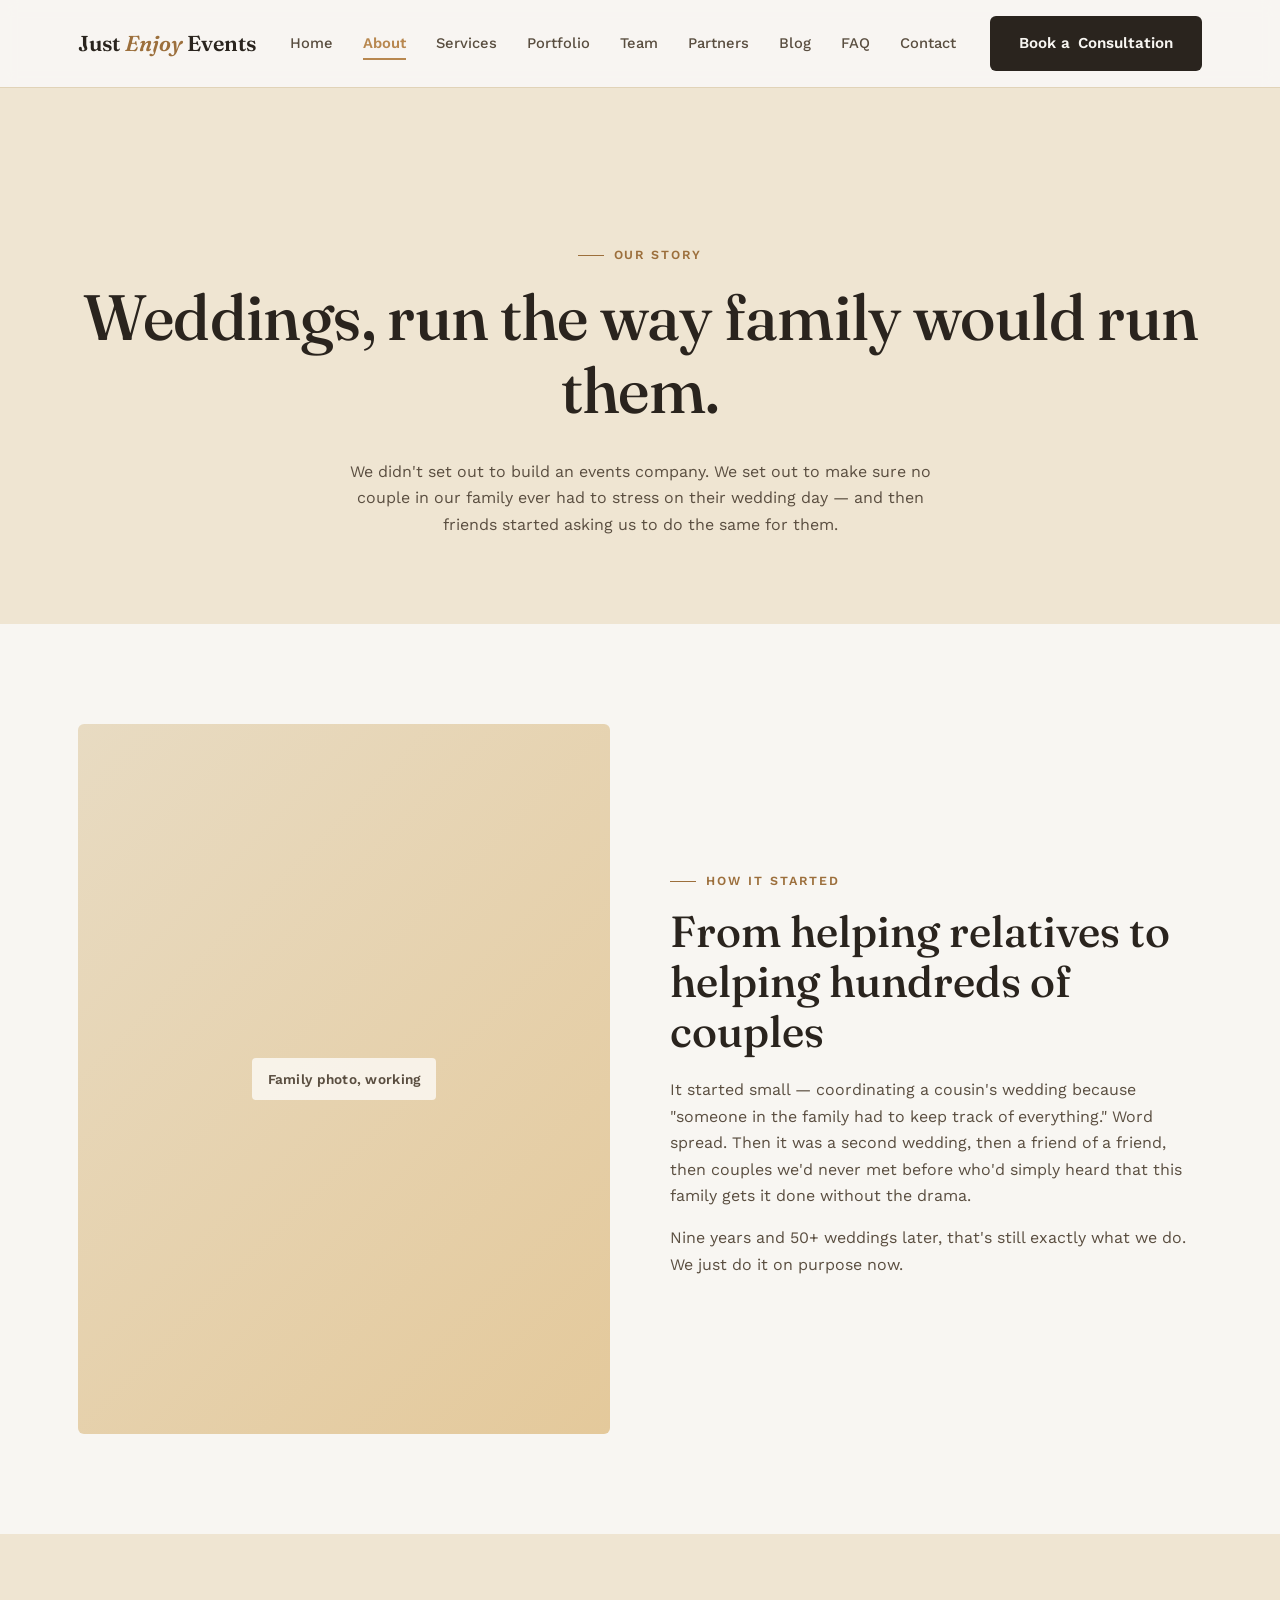
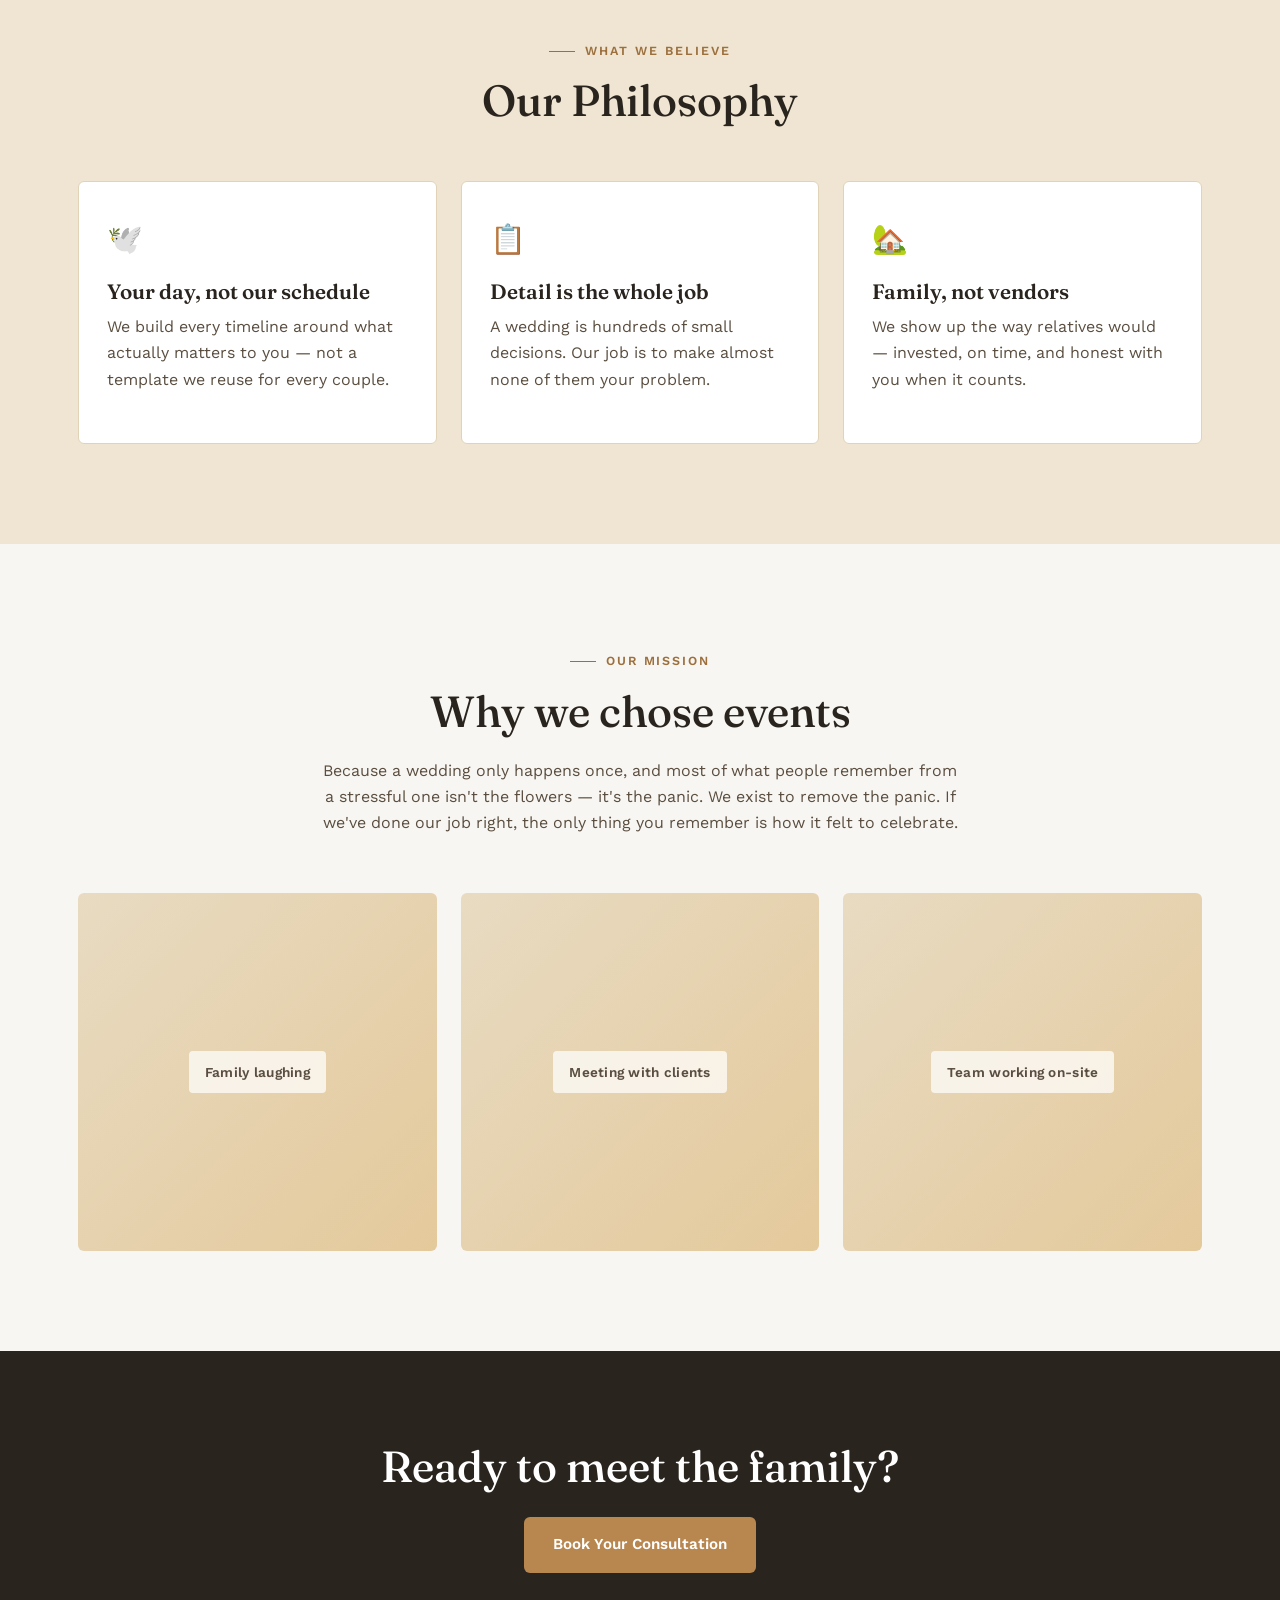
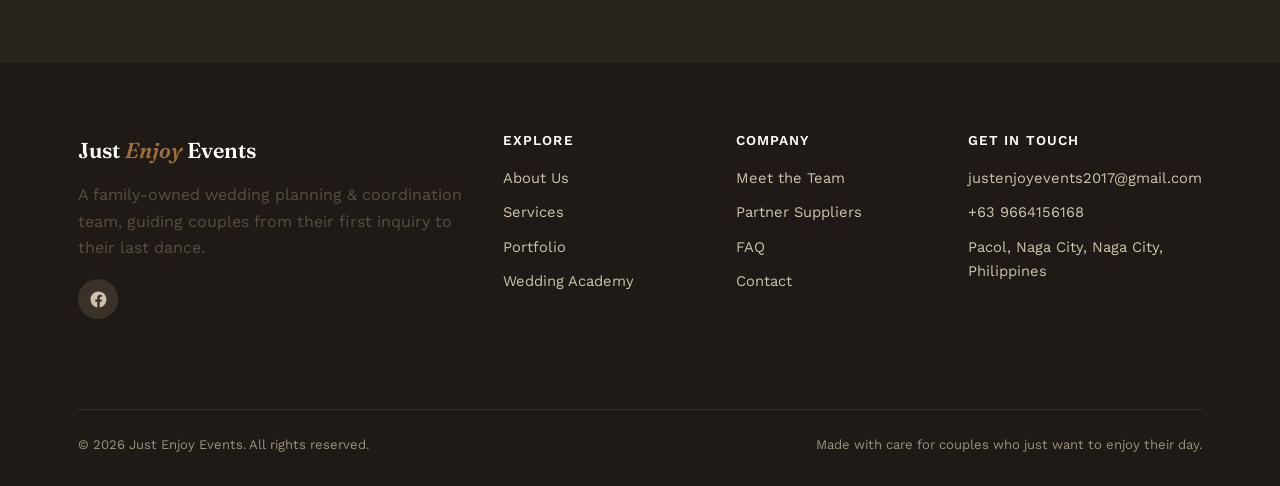
==== about.html @ 32788b54 "update Just Enjoy Events website files" ====
<!DOCTYPE html>
<html lang="en">
<head>
<meta charset="UTF-8">
<meta name="viewport" content="width=device-width, initial-scale=1.0">
<title>About Us — Just Enjoy Events</title>
<meta name="description" content="Our philosophy, our story, and why we chose weddings.">
<link rel="stylesheet" href="css/styles.css">
</head>
<body>

<header class="site-header">
  <nav class="nav">
    <a href="index.html" class="logo">Just <span>Enjoy</span> Events</a>
    <button class="nav-toggle" aria-label="Toggle menu"><span></span><span></span><span></span></button>
    <ul class="nav-links">
      <li><a href="index.html">Home</a></li>
      <li><a href="about.html">About</a></li>
      <li><a href="services.html">Services</a></li>
      <li><a href="portfolio.html">Portfolio</a></li>
      <li><a href="team.html">Team</a></li>
      <li><a href="partners.html">Partners</a></li>
      <li><a href="blog.html">Blog</a></li>
      <li><a href="faq.html">FAQ</a></li>
      <li><a href="contact.html">Contact</a></li>
      <li class="mobile-cta-wrap"><a href="contact.html" class="btn btn-primary">Book a Consultation</a></li>
    </ul>
    <div class="nav-cta">
      <a href="contact.html" class="btn btn-primary"><span class="long">Book a </span>Consultation</a>
    </div>
  </nav>
</header>

<section class="page-hero">
  <div class="container reveal">
    <div class="eyebrow">Our story</div>
    <h1>Weddings, run the way family would run them.</h1>
    <p>We didn't set out to build an events company. We set out to make sure no couple in our family ever had to stress on their wedding day — and then friends started asking us to do the same for them.</p>
  </div>
</section>

<section class="section">
  <div class="container">
    <div class="grid grid-2" style="align-items:center;gap:60px;">
      <div class="media-block tall reveal" data-label="Family photo, working"></div>
      <div class="reveal">
        <div class="eyebrow">How it started</div>
        <h2>From helping relatives to helping hundreds of couples</h2>
        <p>It started small — coordinating a cousin's wedding because "someone in the family had to keep track of everything." Word spread. Then it was a second wedding, then a friend of a friend, then couples we'd never met before who'd simply heard that this family gets it done without the drama.</p>
        <p>Nine years and 50+ weddings later, that's still exactly what we do. We just do it on purpose now.</p>
      </div>
    </div>
  </div>
</section>

<section class="section section-alt">
  <div class="container">
    <div class="section-head reveal">
      <div class="eyebrow" style="justify-content:center;">What we believe</div>
      <h2>Our Philosophy</h2>
    </div>
    <div class="grid grid-3">
      <div class="card reveal">
        <span class="icon">🕊️</span>
        <h3>Your day, not our schedule</h3>
        <p>We build every timeline around what actually matters to you — not a template we reuse for every couple.</p>
      </div>
      <div class="card reveal">
        <span class="icon">📋</span>
        <h3>Detail is the whole job</h3>
        <p>A wedding is hundreds of small decisions. Our job is to make almost none of them your problem.</p>
      </div>
      <div class="card reveal">
        <span class="icon">🏡</span>
        <h3>Family, not vendors</h3>
        <p>We show up the way relatives would — invested, on time, and honest with you when it counts.</p>
      </div>
    </div>
  </div>
</section>

<section class="section">
  <div class="container">
    <div class="section-head reveal">
      <div class="eyebrow" style="justify-content:center;">Our mission</div>
      <h2>Why we chose events</h2>
      <p style="max-width:680px;margin:0 auto;">Because a wedding only happens once, and most of what people remember from a stressful one isn't the flowers — it's the panic. We exist to remove the panic. If we've done our job right, the only thing you remember is how it felt to celebrate.</p>
    </div>
    <div class="grid grid-3 reveal">
      <div class="media-block square" data-label="Family laughing"></div>
      <div class="media-block square" data-label="Meeting with clients"></div>
      <div class="media-block square" data-label="Team working on-site"></div>
    </div>
  </div>
</section>

<section class="cta-band">
  <div class="container reveal">
    <h2>Ready to meet the family?</h2>
    <a href="contact.html" class="btn btn-gold">Book Your Consultation</a>
  </div>
</section>

<footer class="site-footer">
  <div class="container">
    <div class="footer-grid">
      <div>
        <a href="index.html" class="logo">Just <span>Enjoy</span> Events</a>
        <p>A family-owned wedding planning &amp; coordination team, guiding couples from their first inquiry to their last dance.</p>
        <div class="footer-social">
          <a href="https://www.facebook.com/justenjoyeventsnaga" target="_blank" rel="noopener" class="icon-btn" aria-label="Visit our Facebook page" title="Visit our Facebook page">
            <svg viewBox="0 0 24 24" xmlns="http://www.w3.org/2000/svg"><path d="M22 12.06C22 6.5 17.52 2 12 2S2 6.5 2 12.06c0 5 3.66 9.15 8.44 9.94v-7.03H7.9v-2.91h2.54V9.85c0-2.5 1.49-3.89 3.77-3.89 1.09 0 2.23.2 2.23.2v2.46h-1.26c-1.24 0-1.63.77-1.63 1.56v1.88h2.78l-.44 2.91h-2.34V22c4.78-.79 8.44-4.94 8.44-9.94Z"/></svg>
          </a>
        </div>
      </div>
      <div>
        <h4>Explore</h4>
        <ul>
          <li><a href="about.html">About Us</a></li>
          <li><a href="services.html">Services</a></li>
          <li><a href="portfolio.html">Portfolio</a></li>
          <li><a href="blog.html">Wedding Academy</a></li>
        </ul>
      </div>
      <div>
        <h4>Company</h4>
        <ul>
          <li><a href="team.html">Meet the Team</a></li>
          <li><a href="partners.html">Partner Suppliers</a></li>
          <li><a href="faq.html">FAQ</a></li>
          <li><a href="contact.html">Contact</a></li>
        </ul>
      </div>
      <div>
        <h4>Get in touch</h4>
        <ul>
          <li><a href="mailto:justenjoyevents2017@gmail.com">justenjoyevents2017@gmail.com</li>
          <li><a href="tel:+639664156168">+63 9664156168</li>
          <li>Pacol, Naga City, Naga City, Philippines</li>
        </ul>
      </div>
    </div>
    <div class="footer-bottom">
      <span>&copy; 2026 Just Enjoy Events. All rights reserved.</span>
      <span>Made with care for couples who just want to enjoy their day.</span>
    </div>
  </div>
</footer>
<script src="js/main.js"></script>
</body>
</html>
---- css/styles.css ----
/* =========================================================
   JUST ENJOY EVENTS — SHARED STYLESHEET
   This one file controls the look of every page.
   Edit the tokens in :root to change colors/fonts sitewide.
   ========================================================= */

@import url('https://fonts.googleapis.com/css2?family=Fraunces:ital,opsz,wght@0,9..144,400;0,9..144,500;0,9..144,600;1,9..144,500&family=Work+Sans:wght@400;500;600;700&display=swap');

:root{
  /* ---- Color tokens (brief-specified palette) ---- */
  --warm-white:   #F8F6F2;
  --soft-beige:   #EFE5D2;
  --soft-beige-2: #E8DBC2;
  --gold:         #B8874F;
  --gold-deep:    #9C6F3C;
  --gold-light:   #E4C99B;
  --charcoal:     #2A241E;
  --charcoal-soft:#5A4E40;
  --line:         #E1D3B8;
  --white:        #FFFFFF;

  /* ---- Type tokens ---- */
  --font-display: 'Fraunces', Georgia, serif;
  --font-body: 'Work Sans', -apple-system, BlinkMacSystemFont, sans-serif;

  /* ---- Layout tokens ---- */
  --max-w: 1180px;
  --radius: 6px;
  --gap: 24px;
}

*{ box-sizing:border-box; }
html{ scroll-behavior:smooth; }
body{
  margin:0;
  font-family:var(--font-body);
  color:var(--charcoal);
  background:var(--warm-white);
  line-height:1.65;
  -webkit-font-smoothing:antialiased;
}
img{ max-width:100%; display:block; }
a{ color:inherit; text-decoration:none; }
ul{ list-style:none; margin:0; padding:0; }
h1,h2,h3,h4{
  font-family:var(--font-display);
  font-weight:600;
  line-height:1.15;
  margin:0 0 .5em;
  color:var(--charcoal);
}
h1{ font-size:clamp(2.4rem,5vw,4.2rem); font-weight:500; letter-spacing:-0.01em; }
h2{ font-size:clamp(1.9rem,3.4vw,2.8rem); font-weight:500; }
h3{ font-size:1.3rem; }
p{ margin:0 0 1em; color:var(--charcoal-soft); }
.container{ max-width:var(--max-w); margin:0 auto; padding:0 28px; }

/* Focus visibility (accessibility) */
a:focus-visible, button:focus-visible, input:focus-visible, textarea:focus-visible, select:focus-visible{
  outline:2px solid var(--gold-deep);
  outline-offset:3px;
}

@media (prefers-reduced-motion: reduce){
  *{ animation-duration:0.001ms !important; animation-iteration-count:1 !important; transition-duration:0.001ms !important; scroll-behavior:auto !important; }
}

/* ---------- Eyebrow / labels ---------- */
.eyebrow{
  display:inline-flex;
  align-items:center;
  gap:10px;
  font-family:var(--font-body);
  font-size:.78rem;
  font-weight:600;
  letter-spacing:.16em;
  text-transform:uppercase;
  color:var(--gold-deep);
  margin-bottom:14px;
}
.eyebrow::before{
  content:'';
  width:26px; height:1px;
  background:var(--gold-deep);
  display:inline-block;
}

/* ---------- Buttons ---------- */
.btn{
  display:inline-flex;
  align-items:center;
  justify-content:center;
  gap:8px;
  padding:14px 28px;
  border-radius:var(--radius);
  font-family:var(--font-body);
  font-weight:600;
  font-size:.95rem;
  border:1px solid transparent;
  cursor:pointer;
  transition:background .2s ease, color .2s ease, border-color .2s ease, transform .15s ease;
  white-space:nowrap;
}
.btn:hover{ transform:translateY(-1px); }
.btn-primary{ background:var(--charcoal); color:var(--warm-white); }
.btn-primary:hover{ background:var(--gold-deep); color:var(--white); }
.btn-outline{ background:transparent; color:var(--charcoal); border-color:var(--charcoal); }
.btn-outline:hover{ background:var(--charcoal); color:var(--warm-white); }
.btn-gold{ background:var(--gold); color:var(--white); }
.btn-gold:hover{ background:var(--gold-deep); }
.btn-block{ width:100%; }

/* ---------- Header / Nav ---------- */
.site-header{
  position:sticky; top:0; z-index:100;
  background:rgba(248,246,242,.9);
  backdrop-filter:saturate(150%) blur(8px);
  border-bottom:1px solid var(--line);
}
.nav{
  display:flex; align-items:center; justify-content:space-between;
  padding:16px 28px;
  max-width:var(--max-w); margin:0 auto;
}
.logo{
  font-family:var(--font-display);
  font-size:1.35rem;
  font-weight:600;
  color:var(--charcoal);
}
.logo span{ color:var(--gold-deep); font-style:italic; }
.nav-links{
  display:flex; align-items:center; gap:30px;
}
.nav-links a{
  font-size:.92rem; font-weight:500; color:var(--charcoal-soft);
  position:relative; padding:4px 0;
}
.nav-links a:hover, .nav-links a.active{ color:var(--charcoal); }
.nav-links a.active::after{
  content:''; position:absolute; left:0; right:0; bottom:-4px; height:2px; background:var(--gold);
}
.nav-cta{ display:flex; align-items:center; gap:14px; }
.icon-btn{
  width:40px; height:40px; border-radius:50%;
  display:inline-flex; align-items:center; justify-content:center;
  background:var(--charcoal); color:var(--warm-white);
  transition:background .2s ease, transform .15s ease;
  flex-shrink:0;
}
.icon-btn:hover{ background:var(--gold-deep); transform:translateY(-1px); }
.icon-btn svg{ width:19px; height:19px; fill:currentColor; }
.footer-social{ display:flex; gap:10px; margin-top:18px; }
.footer-social .icon-btn{ background:#3A3128; }
.footer-social .icon-btn:hover{ background:var(--gold-deep); }
.nav-toggle{ display:none; background:none; border:none; cursor:pointer; padding:4px; }
.nav-toggle span{ display:block; width:24px; height:2px; background:var(--charcoal); margin:5px 0; transition:.25s; }

@media (max-width: 900px){
  .nav{ flex-wrap:nowrap; }
  .logo{ font-size:1.15rem; white-space:nowrap; }
  .nav-links{
    position:fixed;
    top:var(--header-h, 70px); left:0; right:0; bottom:0;
    height:calc(100dvh - var(--header-h, 70px));
    overflow-y:auto; -webkit-overflow-scrolling:touch;
    background:var(--warm-white); z-index:999;
    flex-direction:column; align-items:flex-start; padding:30px 28px; gap:22px;
    transform:translateY(-110%); transition:transform .3s ease; border-top:1px solid var(--line);
  }
  .nav-links.open{ transform:translateY(0); }
  .nav-toggle{ display:block; position:relative; z-index:1000; padding:10px; margin:-10px 0 -10px 6px; }
  /* On mobile the top bar is just logo + hamburger — clean and spacious.
     "Book a Consultation" moves into the slide-down menu instead, see
     .mobile-cta-wrap below, so it's still one tap away without crowding
     the header. */
  .nav-cta{ display:none; }
  .mobile-cta-wrap{
    width:100%; margin-top:6px; padding-top:22px; border-top:1px solid var(--line);
  }
  .mobile-cta-wrap .btn{ width:100%; }
  body.nav-open{ overflow:hidden; }
}
@media (min-width: 901px){
  .mobile-cta-wrap{ display:none; }
}
@media (max-width: 400px){
  .logo{ font-size:1rem; }
}

/* ---------- Hero ---------- */
.hero{
  position:relative;
  min-height:88vh;
  display:flex; align-items:center;
  background:linear-gradient(180deg, rgba(42,36,30,.55), rgba(42,36,30,.72)), var(--charcoal);
  color:var(--warm-white);
  overflow:hidden;
}
.hero-media{
  position:absolute; inset:0; z-index:0;
  background:
    radial-gradient(ellipse at 20% 20%, rgba(184,135,79,.35), transparent 60%),
    radial-gradient(ellipse at 80% 80%, rgba(184,135,79,.25), transparent 55%),
    linear-gradient(135deg,#3b332a,#211c17 70%);
}
.hero-content{ position:relative; z-index:1; max-width:760px; padding:120px 28px 100px; margin:0 auto; text-align:left; }
.hero .eyebrow{ color:var(--gold-light); }
.hero .eyebrow::before{ background:var(--gold-light); }
.hero h1{ color:var(--white); }
.hero p.lead{ color:#EFE5D2; font-size:1.15rem; max-width:560px; }
.hero-actions{ display:flex; gap:16px; flex-wrap:wrap; margin-top:30px; }

.page-hero{
  padding:150px 0 70px;
  background:var(--soft-beige);
  text-align:center;
}
.page-hero .eyebrow{ justify-content:center; }
.page-hero p{ max-width:620px; margin-left:auto; margin-right:auto; }

/* ---------- Trust bar ---------- */
.trust-bar{
  background:var(--charcoal); color:var(--warm-white);
  padding:24px 0;
}
.trust-bar ul{
  display:flex; flex-wrap:wrap; justify-content:center; gap:14px 40px;
  max-width:var(--max-w); margin:0 auto; padding:0 28px;
}
.trust-bar li{ font-size:.92rem; font-weight:500; display:flex; align-items:center; gap:8px; }
.trust-bar li::before{ content:'✓'; color:var(--gold-light); font-weight:700; }

/* ---------- Sections ---------- */
.section{ padding:100px 0; }
.section-alt{ background:var(--soft-beige); }
.section-dark{ background:var(--charcoal); color:var(--warm-white); }
.section-dark h2, .section-dark h3{ color:var(--white); }
.section-dark p{ color:#D8CCB8; }
.section-head{ max-width:640px; margin:0 auto 56px; text-align:center; }
.section-head.left{ margin-left:0; text-align:left; }

/* ---------- Cards / grids ---------- */
.grid{ display:grid; gap:var(--gap); }
.grid-3{ grid-template-columns:repeat(3,1fr); }
.grid-2{ grid-template-columns:repeat(2,1fr); }
.grid-4{ grid-template-columns:repeat(4,1fr); }
@media (max-width:900px){ .grid-3,.grid-4{ grid-template-columns:repeat(2,1fr); } }
@media (max-width:620px){ .grid-2,.grid-3,.grid-4{ grid-template-columns:1fr; } }

.card{
  background:var(--white);
  border:1px solid var(--line);
  border-radius:var(--radius);
  padding:34px 28px;
  transition:transform .2s ease, box-shadow .2s ease;
}
.card:hover{ transform:translateY(-4px); box-shadow:0 16px 32px -20px rgba(42,36,30,.35); }
.card .icon{ font-size:1.8rem; margin-bottom:16px; display:block; }
.card h3{ margin-bottom:10px; }

/* Placeholder media block — swap these for real photos/video */
.media-block{
  position:relative;
  background:linear-gradient(135deg,var(--soft-beige-2),var(--gold-light));
  border-radius:var(--radius);
  display:flex; align-items:center; justify-content:center;
  color:var(--charcoal-soft);
  font-size:.85rem;
  text-align:center;
  overflow:hidden;
  aspect-ratio: var(--ar, 4/3);
}
.media-block::before{
  content:attr(data-label);
  padding:10px 16px;
  background:rgba(255,255,255,.72);
  border-radius:4px;
  font-weight:600;
  letter-spacing:.02em;
}
.media-block.tall{ --ar:3/4; }
.media-block.wide{ --ar:16/9; }
.media-block.square{ --ar:1/1; }

/* ---------- Process / Timeline (signature element) ---------- */
.journey{ position:relative; }
.journey-line{
  position:absolute; top:34px; left:0; right:0; height:2px;
  background:repeating-linear-gradient(90deg,var(--gold) 0 10px, transparent 10px 18px);
  z-index:0;
}
.journey-steps{
  position:relative; z-index:1;
  display:grid; grid-template-columns:repeat(6,1fr); gap:20px;
}
.journey-step{ text-align:center; }
.journey-num{
  width:68px; height:68px; border-radius:50%;
  background:var(--warm-white); border:2px solid var(--gold);
  display:flex; align-items:center; justify-content:center;
  font-family:var(--font-display); font-size:1.4rem; color:var(--gold-deep);
  margin:0 auto 16px;
}
.journey-step h3{ font-size:1.02rem; margin-bottom:4px; }
.journey-step p{ font-size:.88rem; }
@media (max-width:900px){
  .journey-line{ display:none; }
  .journey-steps{ grid-template-columns:repeat(2,1fr); }
}
@media (max-width:560px){ .journey-steps{ grid-template-columns:1fr; } }

/* Vertical timeline (used on planning-timeline feature) */
.vtimeline{ position:relative; max-width:720px; margin:0 auto; padding-left:40px; }
.vtimeline::before{
  content:''; position:absolute; left:9px; top:6px; bottom:6px; width:2px;
  background:repeating-linear-gradient(180deg,var(--gold) 0 8px, transparent 8px 14px);
}
.vtimeline-item{ position:relative; padding-bottom:38px; }
.vtimeline-item:last-child{ padding-bottom:0; }
.vtimeline-item::before{
  content:''; position:absolute; left:-40px; top:2px; width:20px; height:20px;
  border-radius:50%; background:var(--warm-white); border:2px solid var(--gold);
}
.vtimeline-item .when{ font-size:.8rem; font-weight:700; letter-spacing:.08em; text-transform:uppercase; color:var(--gold-deep); }

/* ---------- Testimonials ---------- */
.testimonial{
  background:var(--white); border:1px solid var(--line); border-radius:var(--radius);
  padding:30px; display:flex; flex-direction:column; gap:14px; height:100%;
}
.testimonial .stars{ color:var(--gold); letter-spacing:2px; }
.testimonial .who{ display:flex; align-items:center; gap:12px; margin-top:auto; }
.avatar{ width:44px; height:44px; border-radius:50%; background:var(--soft-beige-2); flex-shrink:0; }

/* ---------- Team ---------- */
.team-card{ text-align:center; }
.team-card .media-block{ margin-bottom:18px; }
.team-card .role{ color:var(--gold-deep); font-weight:600; font-size:.88rem; text-transform:uppercase; letter-spacing:.06em; margin-bottom:10px; }

/* ---------- FAQ accordion ---------- */
.accordion-group{ max-width:780px; margin:0 auto 60px; }
.accordion-group h3.cat{ margin:40px 0 16px; }
.accordion-group h3.cat:first-child{ margin-top:0; }
.accordion-item{ border-bottom:1px solid var(--line); }
.accordion-q{
  width:100%; text-align:left; background:none; border:none; cursor:pointer;
  padding:20px 0; display:flex; justify-content:space-between; align-items:center;
  font-family:var(--font-body); font-weight:600; font-size:1rem; color:var(--charcoal);
}
.accordion-q .plus{ font-size:1.3rem; color:var(--gold-deep); transition:transform .25s ease; flex-shrink:0; margin-left:16px; }
.accordion-item.open .accordion-q .plus{ transform:rotate(45deg); }
.accordion-a{ max-height:0; overflow:hidden; transition:max-height .3s ease; }
.accordion-item.open .accordion-a{ max-height:400px; }
.accordion-a p{ padding-bottom:20px; }

/* ---------- Forms ---------- */
.form-grid{ display:grid; grid-template-columns:1fr 1fr; gap:18px; }
@media (max-width:620px){ .form-grid{ grid-template-columns:1fr; } }
.field{ display:flex; flex-direction:column; gap:6px; }
.field.full{ grid-column:1/-1; }
.field label{ font-size:.85rem; font-weight:600; }
.field input, .field select, .field textarea{
  font-family:var(--font-body); font-size:.95rem; padding:12px 14px;
  border:1px solid var(--line); border-radius:var(--radius); background:var(--white); color:var(--charcoal);
}
.field textarea{ resize:vertical; min-height:110px; }
.form-note{ font-size:.85rem; color:var(--charcoal-soft); margin-top:14px; }
.form-success{ display:none; background:#EAF3E7; border:1px solid #BFDCB6; color:#33502C; padding:16px 18px; border-radius:var(--radius); margin-top:18px; }
.form-success.show{ display:block; }

/* ---------- Portfolio filter ---------- */
.filters{ display:flex; flex-wrap:wrap; gap:10px; justify-content:center; margin-bottom:44px; }
.filter-btn{
  padding:9px 18px; border-radius:30px; border:1px solid var(--line); background:var(--white);
  font-size:.85rem; font-weight:600; cursor:pointer; color:var(--charcoal-soft);
}
.filter-btn.active{ background:var(--charcoal); color:var(--warm-white); border-color:var(--charcoal); }
.portfolio-item{ display:block; }
.portfolio-item.hidden{ display:none; }
.portfolio-item h3{ margin-top:14px; font-size:1.05rem; }
.portfolio-item .tag{ font-size:.78rem; text-transform:uppercase; letter-spacing:.06em; color:var(--gold-deep); font-weight:600; }

/* ---------- Blog ---------- */
.blog-card .tag{ font-size:.78rem; text-transform:uppercase; letter-spacing:.06em; color:var(--gold-deep); font-weight:600; }
.blog-card h3{ margin:12px 0 8px; }
.blog-card .meta{ font-size:.82rem; color:var(--charcoal-soft); }
.blog-card[href="#"]{
  opacity: 0.85;
  cursor: default;
  pointer-events: none;
}

/* ---------- Availability checker ---------- */
.avail-widget{
  background:var(--white); border:1px solid var(--line); border-radius:var(--radius);
  padding:36px; max-width:640px; margin:0 auto;
}

/* ---------- CTA band ---------- */
.cta-band{
  background:var(--charcoal); color:var(--warm-white);
  text-align:center; padding:90px 0; border-radius:0;
}
.cta-band h2{ color:var(--white); max-width:640px; margin:0 auto 26px; }

/* ---------- Footer ---------- */
.site-footer{ background:#1F1A15; color:#CFC3AF; padding:70px 0 30px; }
.footer-grid{ display:grid; grid-template-columns:2fr 1fr 1fr 1.2fr; gap:40px; margin-bottom:50px; }
@media (max-width:800px){ .footer-grid{ grid-template-columns:1fr 1fr; } }
@media (max-width:480px){ .footer-grid{ grid-template-columns:1fr; } }
.site-footer h4{ color:var(--white); font-family:var(--font-body); font-size:.85rem; text-transform:uppercase; letter-spacing:.08em; margin-bottom:18px; }
.site-footer .logo{ color:var(--white); margin-bottom:14px; display:inline-block; }
.site-footer a{ color:#CFC3AF; }
.site-footer a:hover{ color:var(--gold-light); }
.site-footer li{ margin-bottom:10px; font-size:.92rem; }
.footer-bottom{ border-top:1px solid #3A3128; padding-top:24px; display:flex; justify-content:space-between; flex-wrap:wrap; gap:12px; font-size:.82rem; color:#9C917F; }

/* ---------- Utility ---------- */
.text-center{ text-align:center; }
.mt-0{ margin-top:0; }
.small{ font-size:.85rem; }
.reveal{ opacity:0; transform:translateY(18px); transition:opacity .6s ease, transform .6s ease; }
.reveal.in{ opacity:1; transform:translateY(0); }

.list-heading {
  font-weight: 700;
  margin: 16px 0 6px;
  color: var(--charcoal);
  font-size: 0.95rem;
  text-transform: uppercase;
  letter-spacing: 0.04em;
}

.nav-links a.active {
  color: var(--gold);
  font-weight: 600;
}

.avatar {
  width: 44px;
  height: 44px;
  border-radius: 50%;
  background: var(--soft-beige);
  display: flex;
  align-items: center;
  justify-content: center;
  font-weight: 700;
  color: var(--gold);
  font-size: 0.85rem;
  flex-shrink: 0;
}
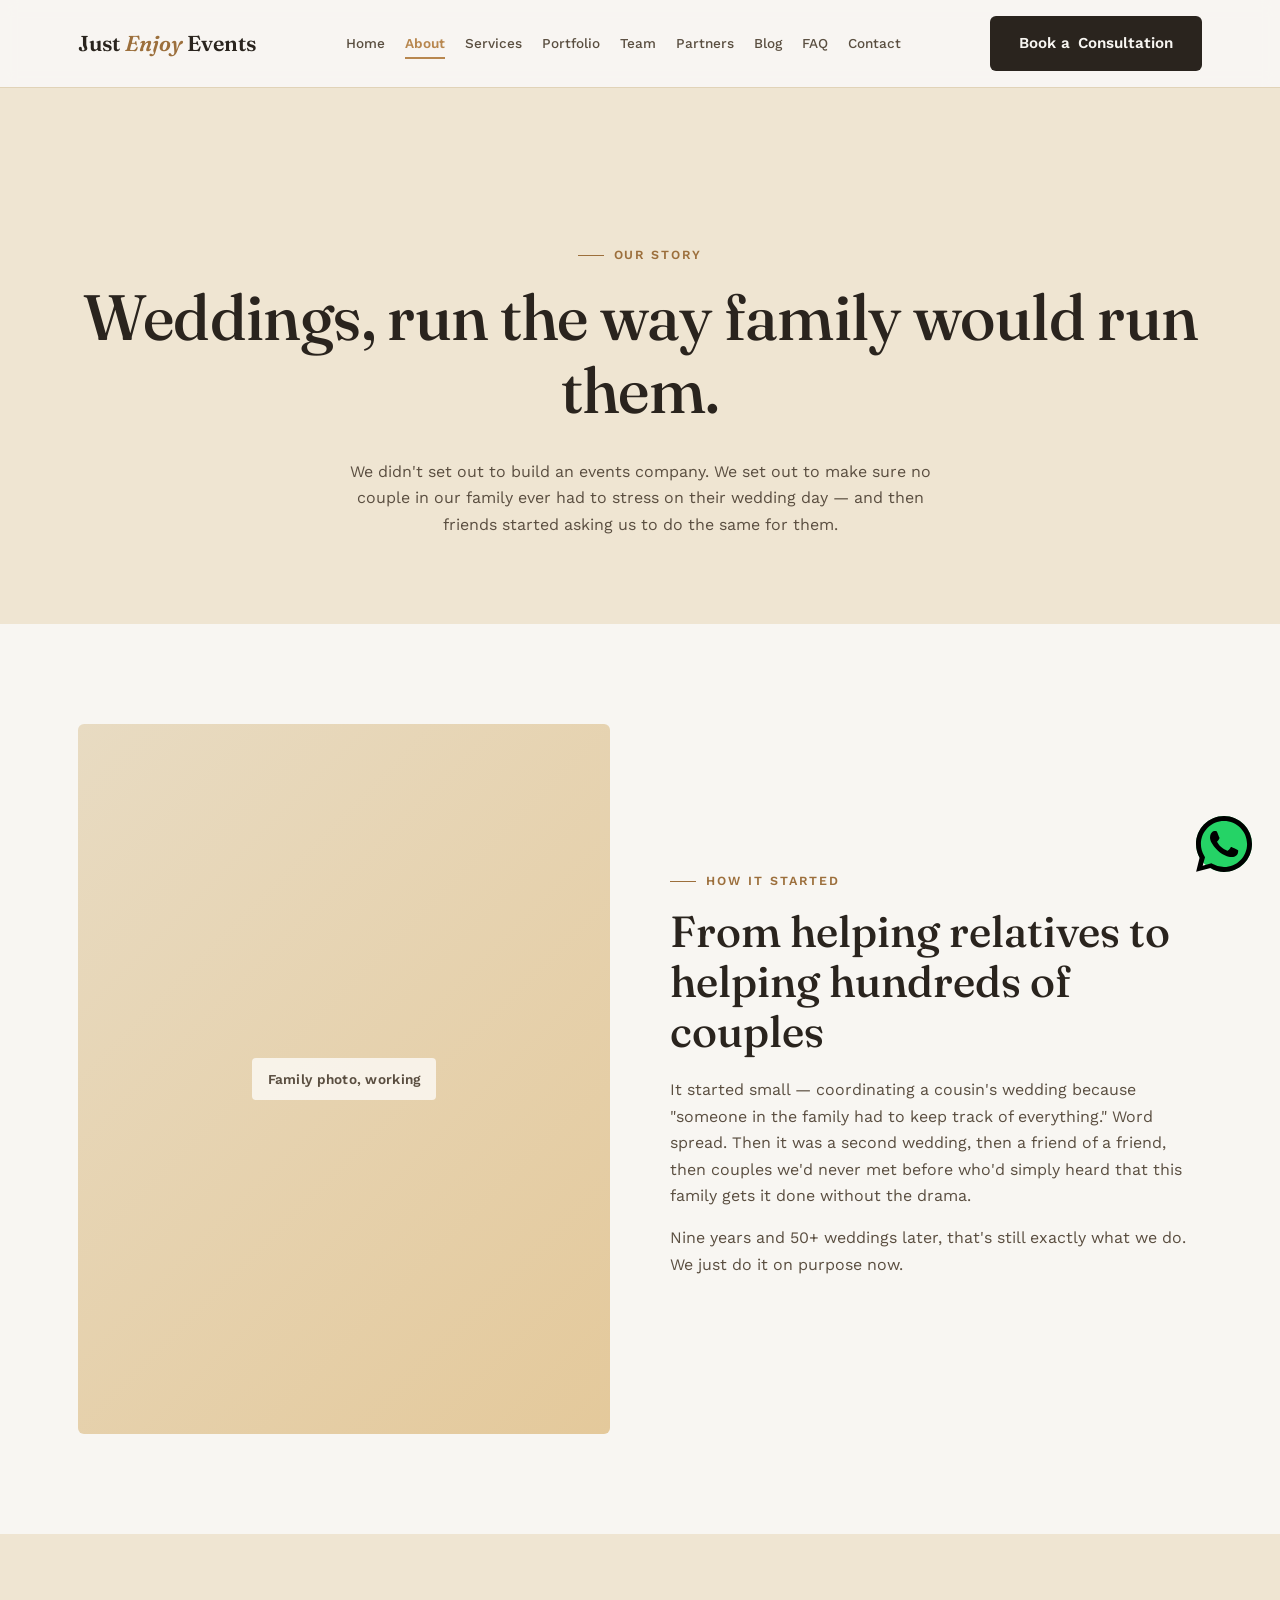
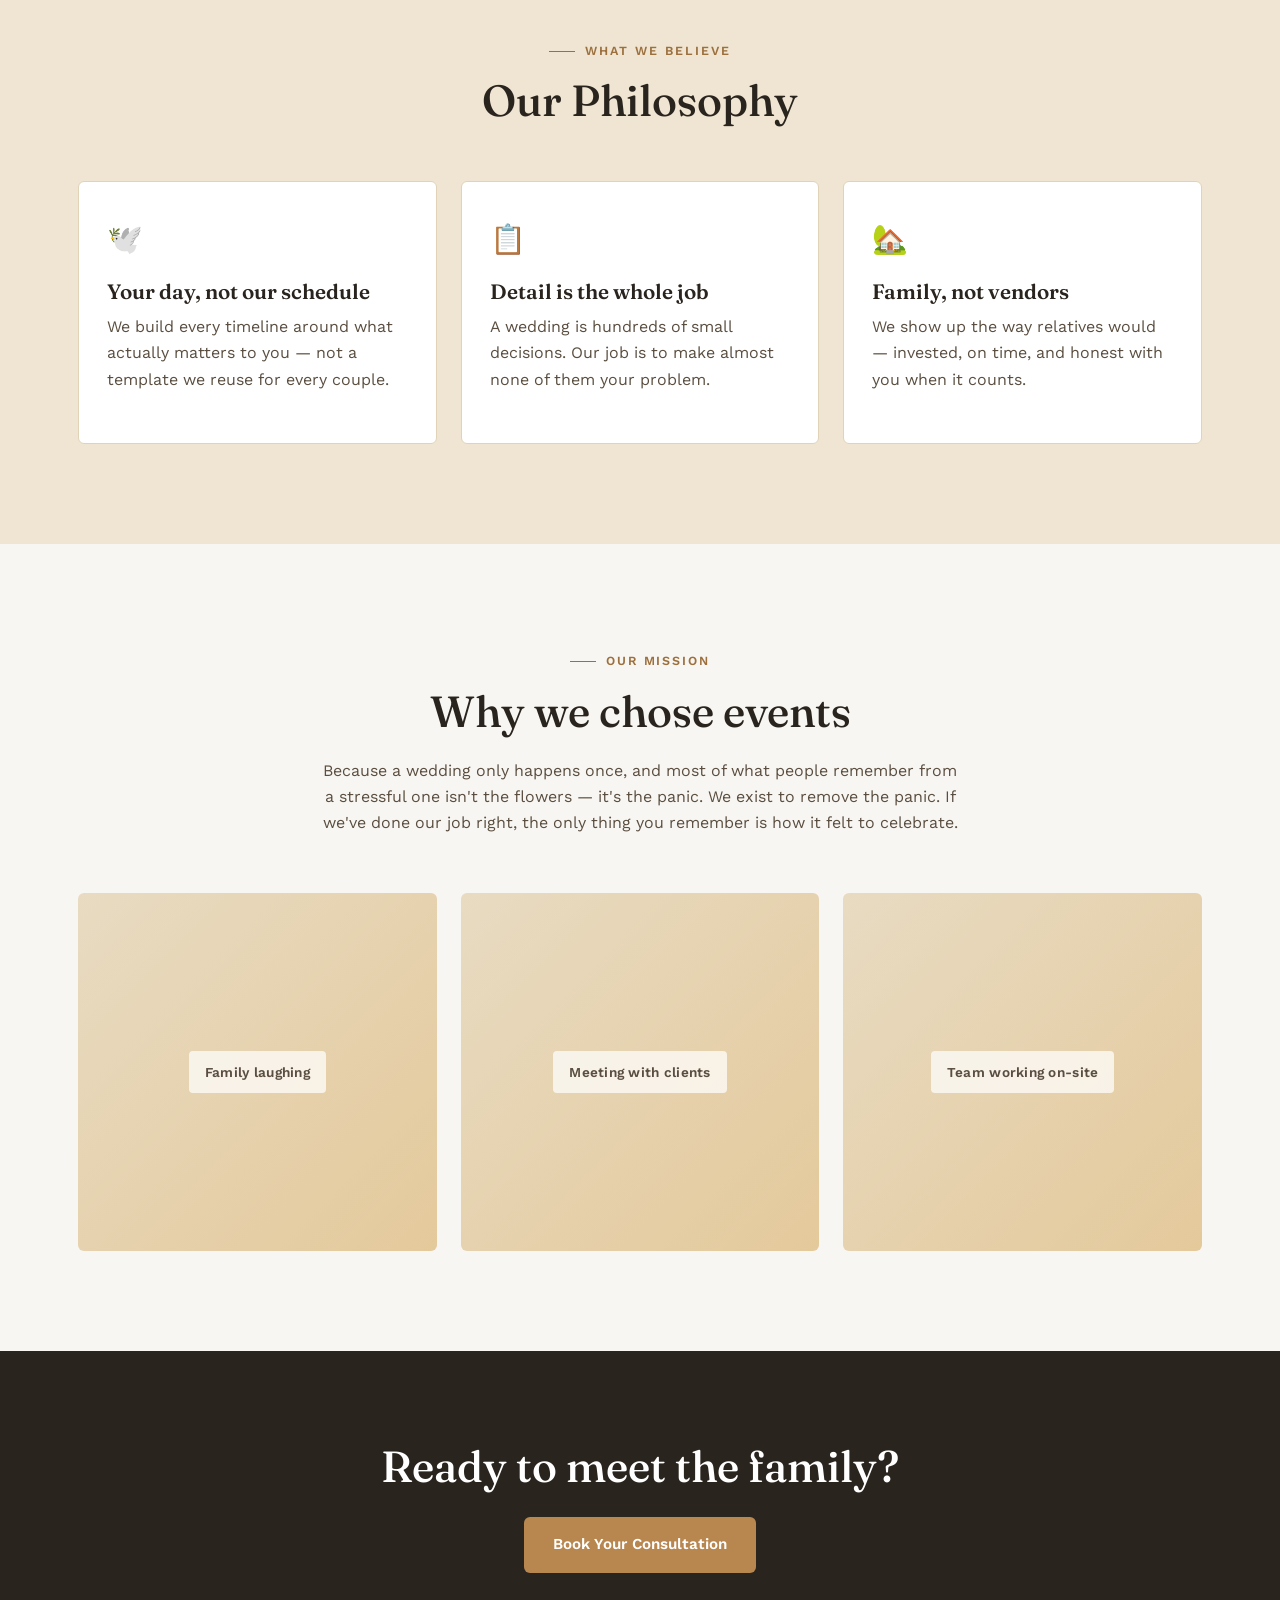
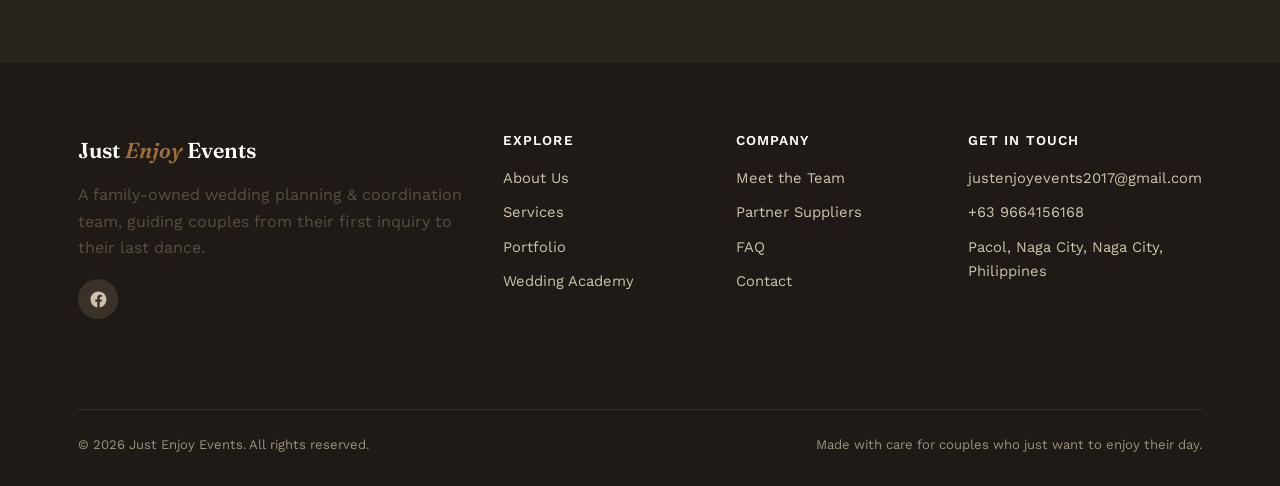
==== commit 8fd5a387: "added the what's app floating logo. photo not in postion correctly (fixed), nav bar tooo cramped (fi" ====
--- a/about.html
+++ b/about.html
@@ -146,6 +146,16 @@
     </div>
   </div>
 </footer>
+
+<!-- WhatsApp floating button -->
+<a class="wa-float" href="https://wa.me/639664156168" target="_blank" rel="noopener" aria-label="Chat on WhatsApp">
+  <svg viewBox="0 0 24 24" xmlns="http://www.w3.org/2000/svg">
+    <path d="M17.472 14.382c-.297-.149-1.758-.867-2.03-.967-.273-.099-.471-.148-.67.15-.197.297-.767.966-.94 1.164-.173.199-.347.223-.644.075-.297-.15-1.255-.463-2.39-1.475-.883-.788-1.48-1.761-1.653-2.059-.173-.297-.018-.458.13-.606.134-.133.298-.347.446-.52.149-.174.198-.298.298-.497.099-.198.05-.371-.025-.52-.075-.149-.669-1.612-.916-2.207-.242-.579-.487-.5-.669-.51-.173-.008-.371-.01-.57-.01-.198 0-.52.074-.792.372-.272.297-1.04 1.016-1.04 2.479 0 1.462 1.065 2.875 1.213 3.074.149.198 2.096 3.2 5.077 4.487.709.306 1.262.489 1.694.625.712.227 1.36.195 1.871.118.571-.085 1.758-.719 2.006-1.413.248-.694.248-1.289.173-1.413-.074-.124-.272-.198-.57-.347z"/>
+    <path d="M12 0C5.373 0 0 5.373 0 12c0 2.135.558 4.135 1.532 5.87L.057 23.882l6.18-1.622A11.945 11.945 0 0012 24c6.627 0 12-5.373 12-12S18.627 0 12 0zm0 21.894a9.882 9.882 0 01-5.034-1.378l-.36-.214-3.742.981.999-3.648-.235-.374A9.861 9.861 0 012.105 12C2.105 6.53 6.53 2.105 12 2.105c5.471 0 9.895 4.424 9.895 9.895 0 5.47-4.424 9.894-9.895 9.894z"/>
+  </svg>
+</a>
+
 <script src="js/main.js"></script>
 </body>
+</body>
 </html>
--- a/css/styles.css
+++ b/css/styles.css
@@ -41,7 +41,8 @@
 }
 img{ max-width:100%; display:block; }
 a{ color:inherit; text-decoration:none; }
-ul{ list-style:none; margin:0; padding:0; }
+ul{ margin:0; padding:0; }
+nav ul, .site-footer ul, .trust-bar ul, .filters{ list-style:none; }
 h1,h2,h3,h4{
   font-family:var(--font-display);
   font-weight:600;
@@ -116,7 +117,17 @@
   background:rgba(248,246,242,.9);
   backdrop-filter:saturate(150%) blur(8px);
   border-bottom:1px solid var(--line);
-}
+  transition: box-shadow .25s;
+}
+
+.site-header.scrolled {
+  box-shadow: 0 2px 16px;
+}
+.site-header.scrolled .nav {
+  padding-top: 10px;
+  padding-bottom: 10px;
+}
+
 .nav{
   display:flex; align-items:center; justify-content:space-between;
   padding:16px 28px;
@@ -130,11 +141,11 @@
 }
 .logo span{ color:var(--gold-deep); font-style:italic; }
 .nav-links{
-  display:flex; align-items:center; gap:30px;
+  display:flex; align-items:center; gap:20px;
 }
 .nav-links a{
-  font-size:.92rem; font-weight:500; color:var(--charcoal-soft);
-  position:relative; padding:4px 0;
+  font-size:.85rem; font-weight:500; color:var(--charcoal-soft);
+  position:relative; padding:4px 0; white-space: nowrap;
 }
 .nav-links a:hover, .nav-links a.active{ color:var(--charcoal); }
 .nav-links a.active::after{
@@ -156,7 +167,7 @@
 .nav-toggle{ display:none; background:none; border:none; cursor:pointer; padding:4px; }
 .nav-toggle span{ display:block; width:24px; height:2px; background:var(--charcoal); margin:5px 0; transition:.25s; }
 
-@media (max-width: 900px){
+@media (max-width: 1080px){
   .nav{ flex-wrap:nowrap; }
   .logo{ font-size:1.15rem; white-space:nowrap; }
   .nav-links{
@@ -283,6 +294,11 @@
 .media-block.wide{ --ar:16/9; }
 .media-block.square{ --ar:1/1; }
 
+.media-block img {
+  position: absolute; inset: 0; width: 100%; height: 100%;
+  object-fit: cover;
+}
+
 /* ---------- Process / Timeline (signature element) ---------- */
 .journey{ position:relative; }
 .journey-line{
@@ -449,4 +465,45 @@
   color: var(--gold);
   font-size: 0.85rem;
   flex-shrink: 0;
+}
+
+/* Package card sub-headings */
+.pkg-heading {
+  font-size: 0.78rem;
+  font-weight: 700;
+  letter-spacing: 0.08em;
+  text-transform: uppercase;
+  color: var(--gold);
+  margin: 20px 0 8px;
+}
+
+/* Package bullet lists */
+.pkg-list {
+  list-style: disc;
+  padding-left: 20px;
+  margin: 0 0 4px;
+  color: var(--charcoal-soft);
+}
+
+.pkg-list li {
+  margin-bottom: 7px;
+  line-height: 1.5;
+}
+
+/* Push the button to the bottom of every card */
+.card {
+  display: flex;
+  flex-direction: column;
+}
+
+.pkg-btn {
+  margin-top: auto;
+  padding-top: 20px; /* adds visual breathing room above button */
+}
+.wa-float {
+  position: fixed;
+  bottom: 28px; right: 28px;
+  background: #25D366;
+  border-radius: 50%;
+  width: 56px; height: 56px;
 }
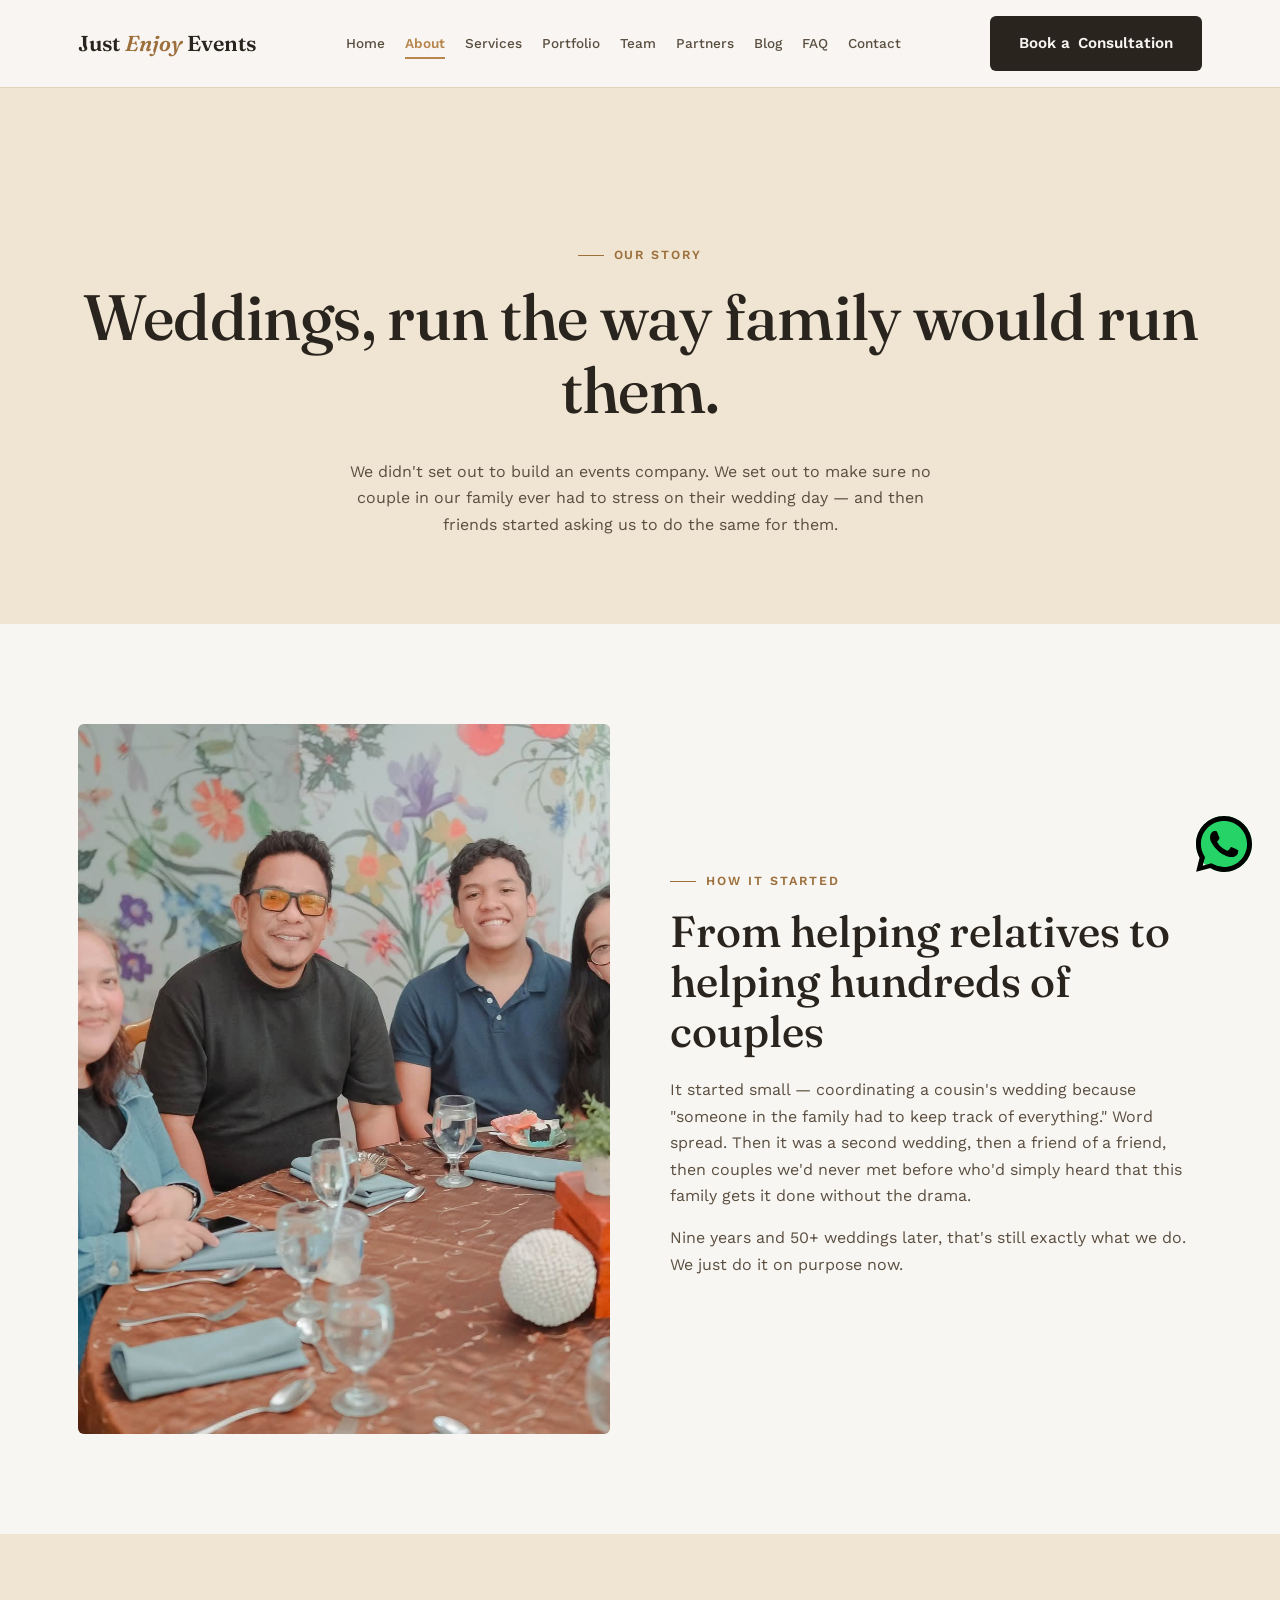
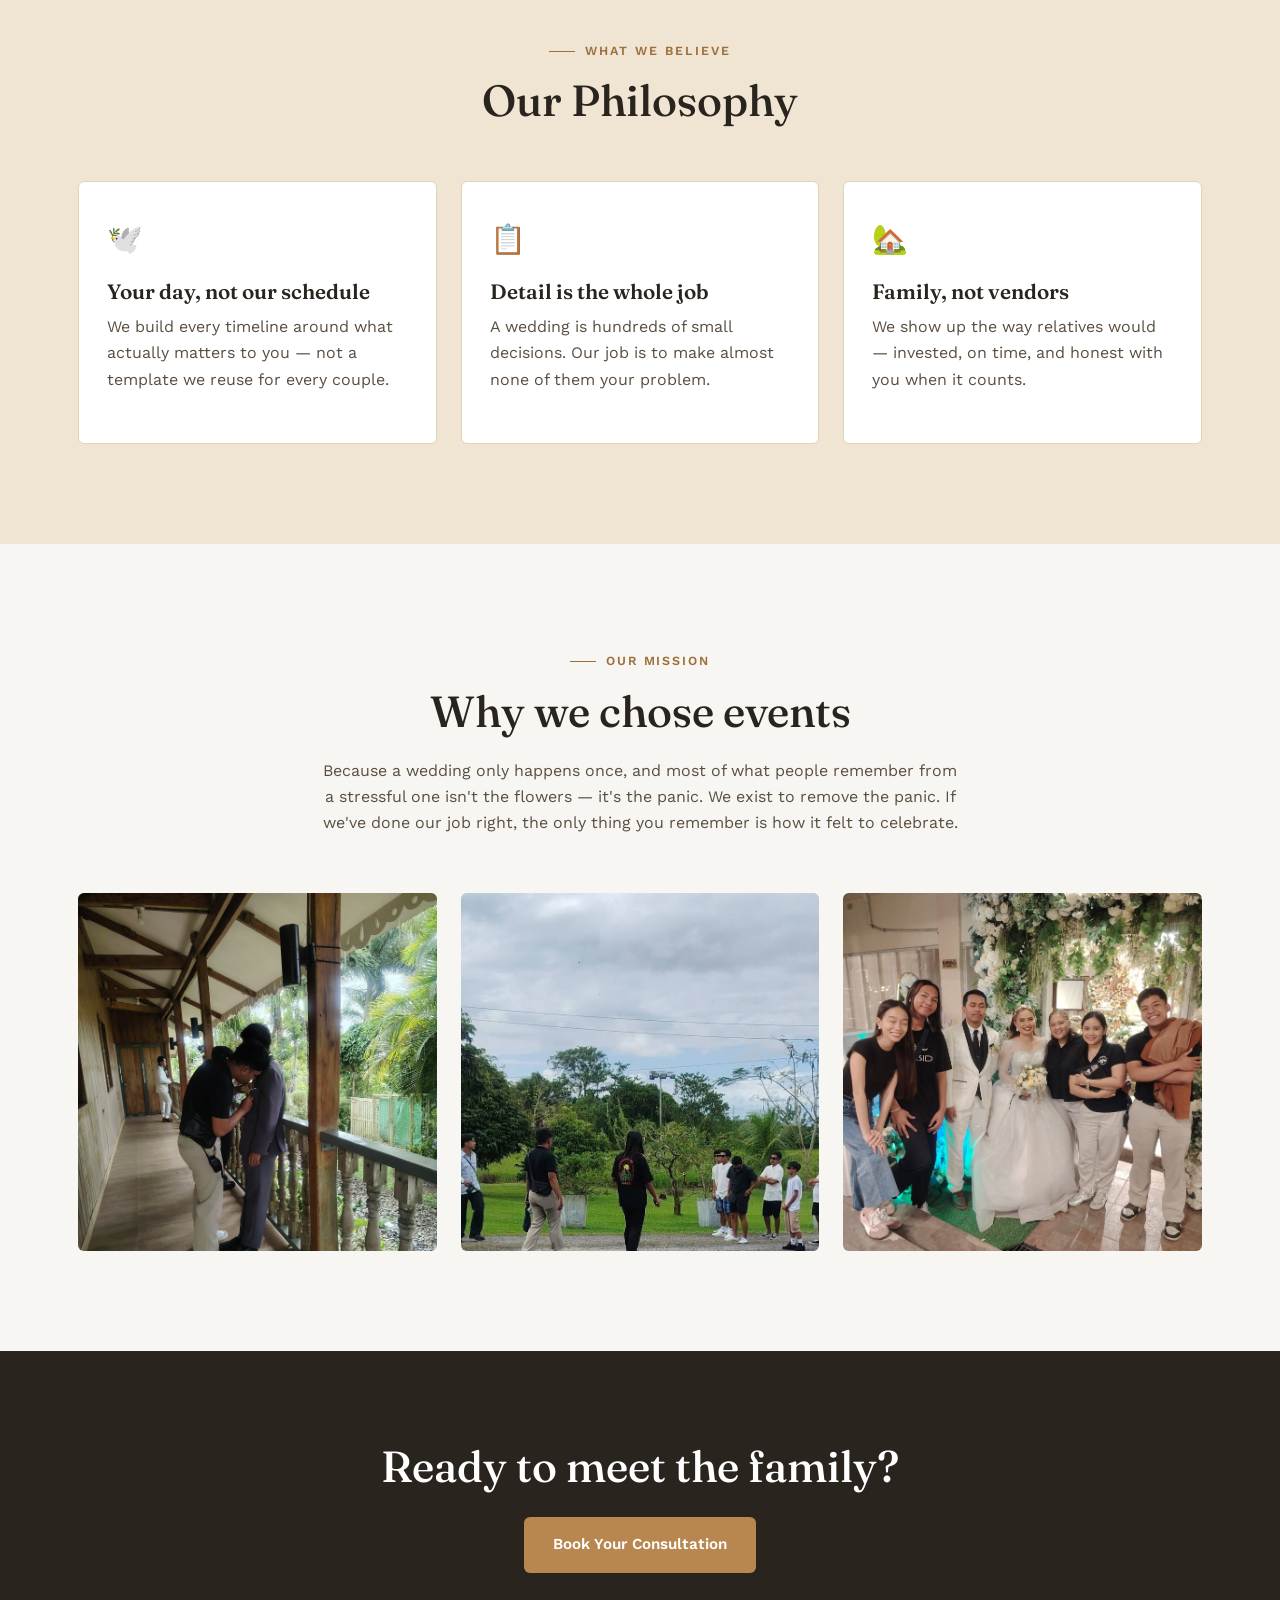
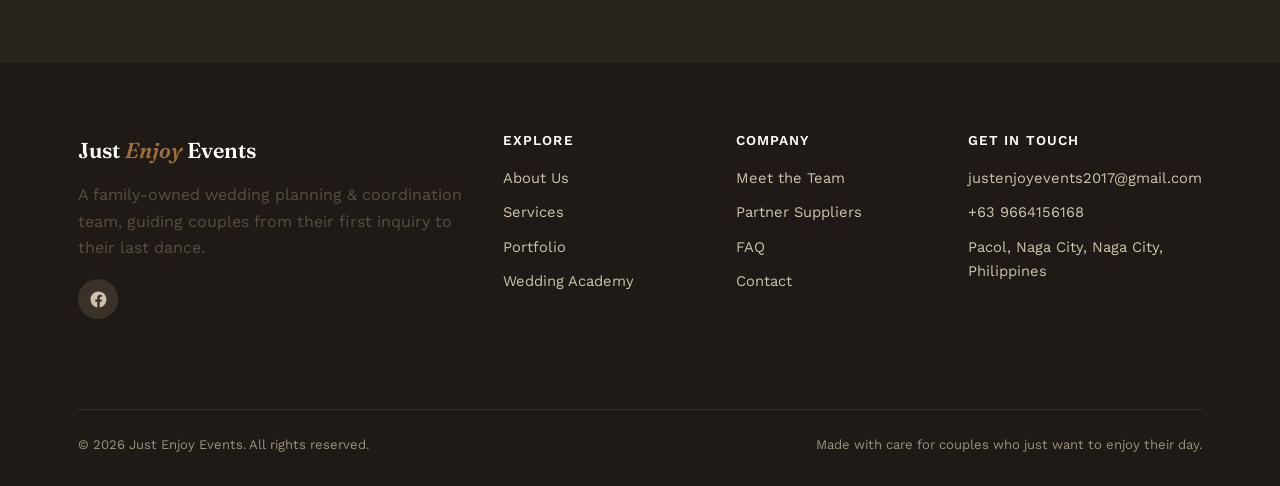
==== commit 24869ec3: "added some picture" ====
--- a/about.html
+++ b/about.html
@@ -42,7 +42,9 @@
 <section class="section">
   <div class="container">
     <div class="grid grid-2" style="align-items:center;gap:60px;">
-      <div class="media-block tall reveal" data-label="Family photo, working"></div>
+      <div class="media-block tall reveal" data-label="Family photo, working">
+        <img src="pics/family-in-the-event-of-suppliers - Edited.jpg" alt="crew-fixing-souvieners" style="object-position: top center;">
+      </div>
       <div class="reveal">
         <div class="eyebrow">How it started</div>
         <h2>From helping relatives to helping hundreds of couples</h2>
@@ -87,9 +89,15 @@
       <p style="max-width:680px;margin:0 auto;">Because a wedding only happens once, and most of what people remember from a stressful one isn't the flowers — it's the panic. We exist to remove the panic. If we've done our job right, the only thing you remember is how it felt to celebrate.</p>
     </div>
     <div class="grid grid-3 reveal">
-      <div class="media-block square" data-label="Family laughing"></div>
-      <div class="media-block square" data-label="Meeting with clients"></div>
-      <div class="media-block square" data-label="Team working on-site"></div>
+      <div class="media-block square" data-label="Family laughing">
+        <img src="pics/crew-fixing-suite.jpg" alt="crew-fixing-suite" style="object-position: top center;">
+      </div>
+      <div class="media-block square" data-label="Meeting with clients">
+        <img src="pics/crew-assisting-groomsmen1.jpg" alt="crew-fixing-suite" style="object-position: top center;">
+      </div>
+      <div class="media-block square" data-label="Team working on-site">
+        <img src="pics/crew-with-couple.jpg" alt="crew-fixing-suite" style="object-position: top center;">
+      </div>
     </div>
   </div>
 </section>
